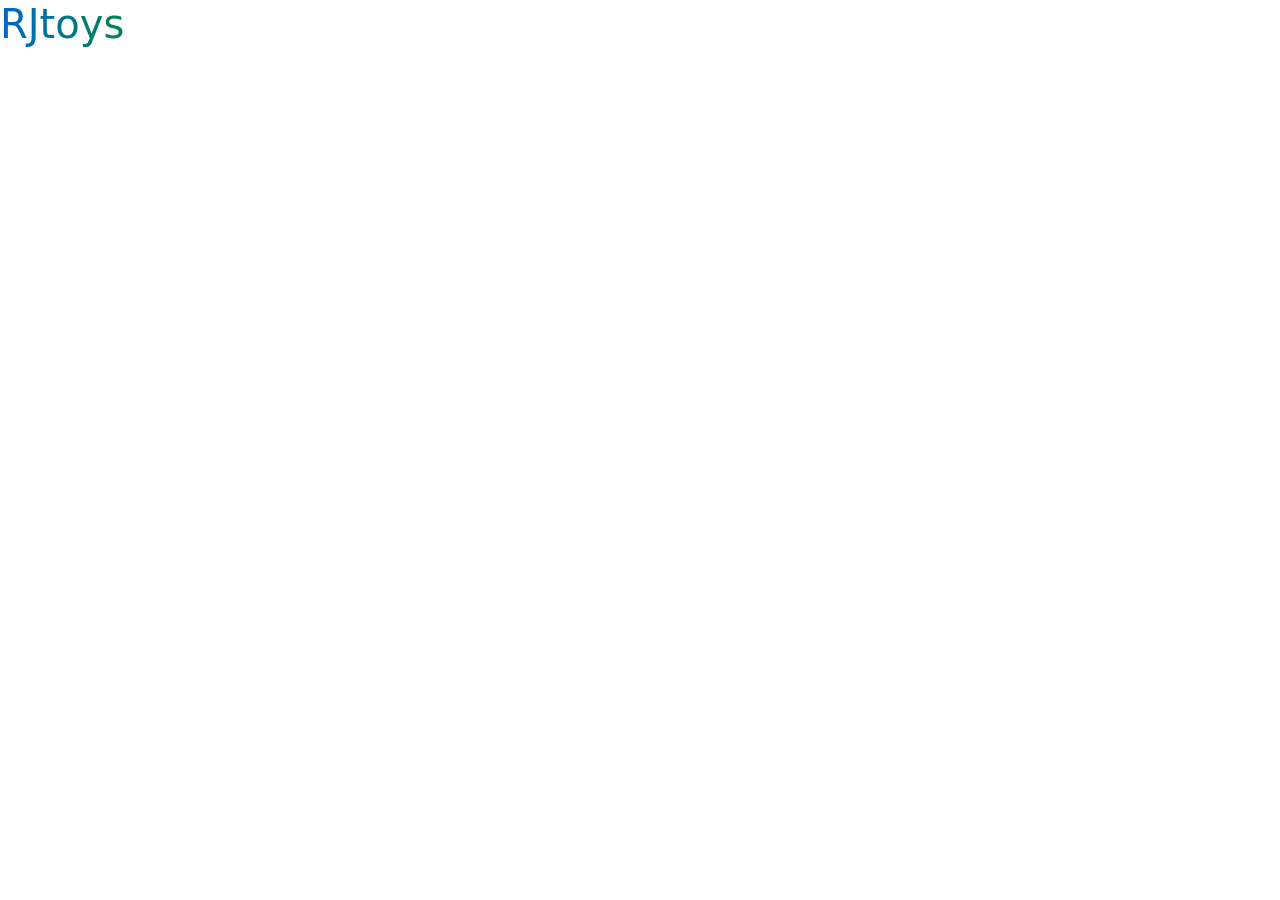
==== index.html @ 3703292a "create debug fix gradient" ====
<!DOCTYPE html>
<html lang="en">
<head>
  <meta charset="UTF-8">
  <meta name="viewport" content="width=device-width, initial-scale=1.0">
  <title>RJtoys</title>
  <link
  href="https://cdn.jsdelivr.net/npm/bootstrap@5.3.8/dist/css/bootstrap.min.css"
  rel="stylesheet"
  integrity="sha384-sRIl4kxILFvY47J16cr9ZwB07vP4J8+LH7qKQnuqkuIAvNWLzeN8tE5YBujZqJLB"
  crossorigin="anonymous">
<style>
  h1{
display: inline-block;
background: linear-gradient(to right, #0066cc, #00854a);
background-clip: text;
-webkit-background-clip: text;
color: transparent;
  }
</style>
</head>
<body>
  <h1>RJtoys</h1>
</body>
</html>
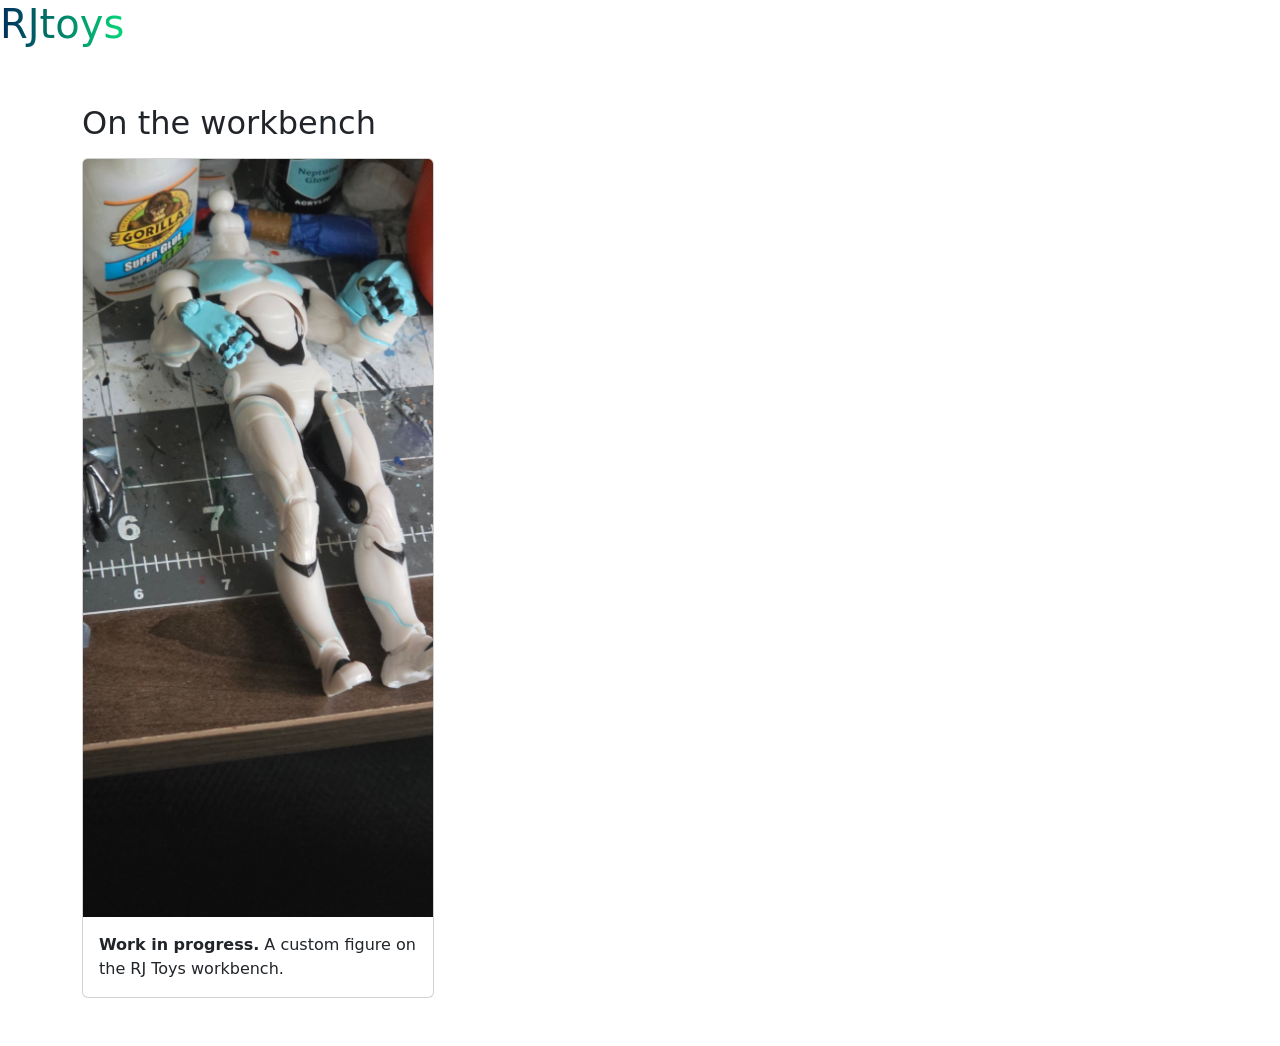
==== commit abcbc09e: "add first image and card" ====
--- a/index.html
+++ b/index.html
@@ -12,7 +12,7 @@
 <style>
   h1{
 display: inline-block;
-background: linear-gradient(to right, #0066cc, #00854a);
+background: linear-gradient(to right, #002e5c, #03d878);
 background-clip: text;
 -webkit-background-clip: text;
 color: transparent;
@@ -21,5 +21,25 @@
 </head>
 <body>
   <h1>RJtoys</h1>
+  <main class="container my-5">
+    <h2 class="mb-3">On the workbench</h2>
+
+    <figure class="card" style="max-width: 22rem;">
+      <img
+        src="images/workbench-01.jpg"
+        class="card-img-top img-fluid"
+        width="710"
+        height="1536"
+        alt="White-and-blue custom action figure lying on a cutting mat during construction."
+      >
+
+      <figcaption class="card-body">
+        <p class="card-text mb-0">
+          <strong>Work in progress.</strong>
+          A custom figure on the RJ Toys workbench.
+        </p>
+      </figcaption>
+    </figure>
+  </main>
 </body>
 </html>
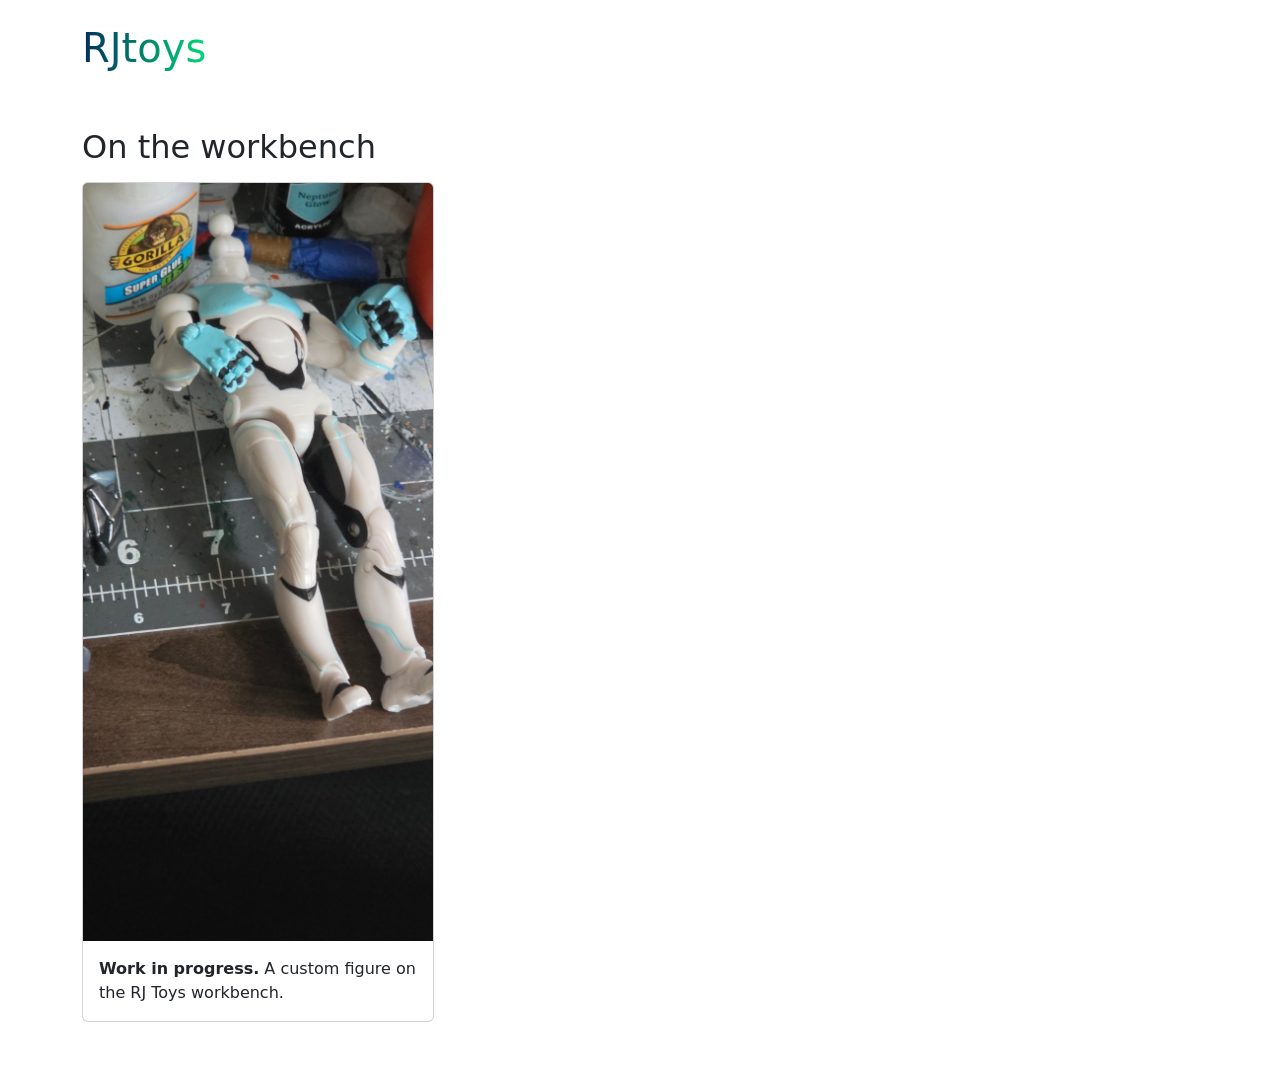
==== commit 7f9fee34: "align title" ====
--- a/index.html
+++ b/index.html
@@ -20,7 +20,9 @@
 </style>
 </head>
 <body>
-  <h1>RJtoys</h1>
+  <header class="container pt-4">
+    <h1>RJtoys</h1>
+  </header>
   <main class="container my-5">
     <h2 class="mb-3">On the workbench</h2>
 
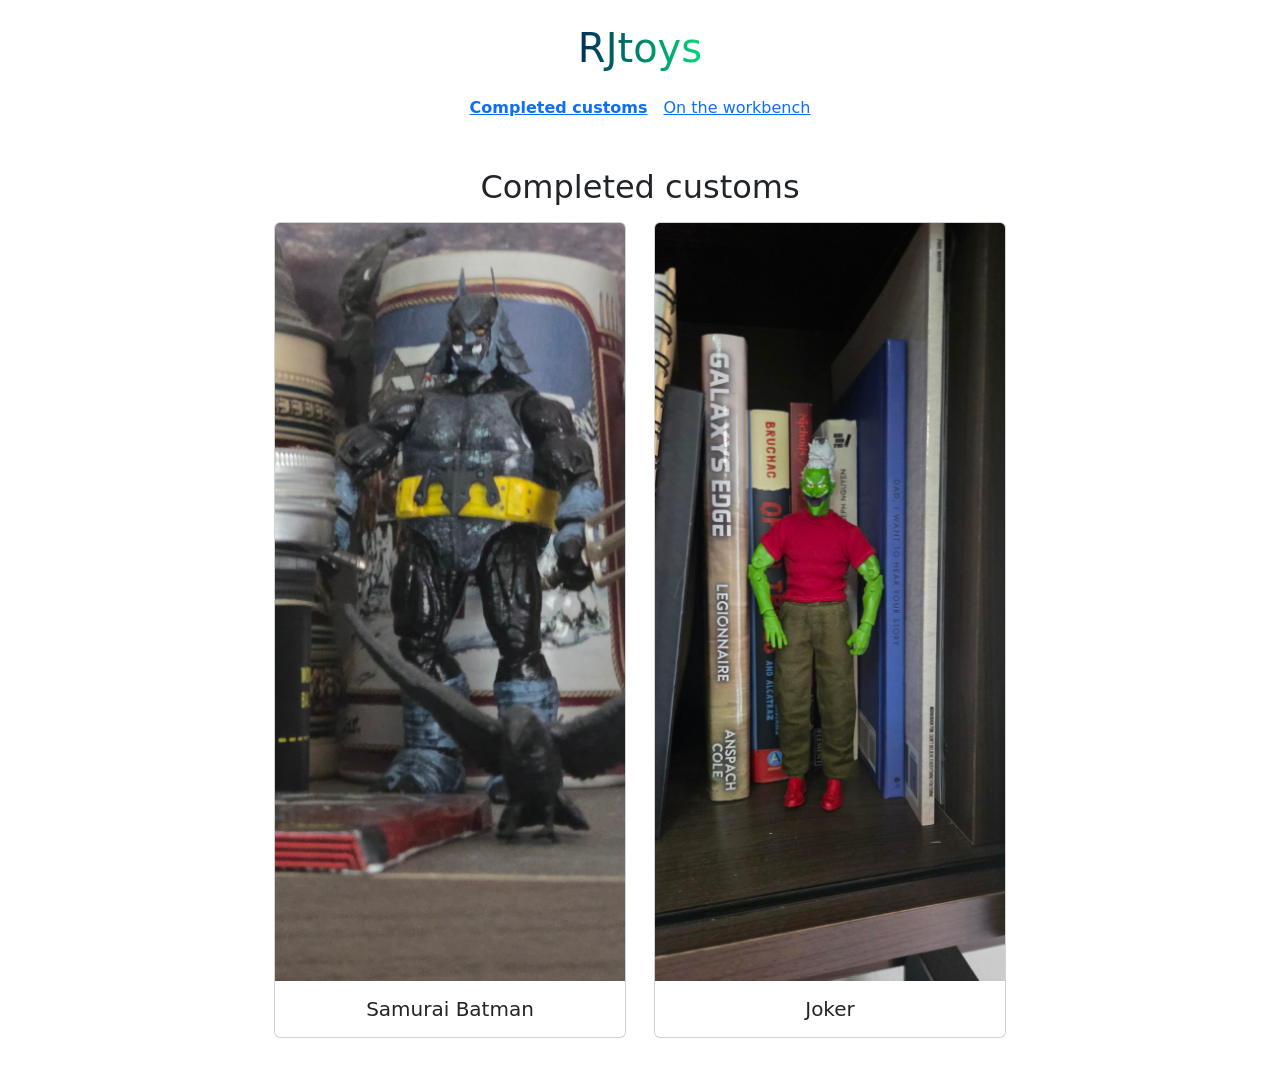
==== commit 55b3b0bb: "add worbench page and completed customs pictures" ====
--- a/index.html
+++ b/index.html
@@ -3,45 +3,67 @@
 <head>
   <meta charset="UTF-8">
   <meta name="viewport" content="width=device-width, initial-scale=1.0">
-  <title>RJtoys</title>
+  <title>RJtoys | Completed customs</title>
   <link
   href="https://cdn.jsdelivr.net/npm/bootstrap@5.3.8/dist/css/bootstrap.min.css"
   rel="stylesheet"
   integrity="sha384-sRIl4kxILFvY47J16cr9ZwB07vP4J8+LH7qKQnuqkuIAvNWLzeN8tE5YBujZqJLB"
   crossorigin="anonymous">
-<style>
-  h1{
-display: inline-block;
-background: linear-gradient(to right, #002e5c, #03d878);
-background-clip: text;
--webkit-background-clip: text;
-color: transparent;
-  }
-</style>
+  <link rel="stylesheet" href="styles.css">
 </head>
 <body>
-  <header class="container pt-4">
+  <header class="container pt-4 text-center">
     <h1>RJtoys</h1>
+
+    <nav
+      class="d-flex justify-content-center flex-wrap gap-3 mt-3"
+      aria-label="Main navigation"
+    >
+      <a href="index.html" aria-current="page">Completed customs</a>
+      <a href="workbench.html">On the workbench</a>
+    </nav>
   </header>
-  <main class="container my-5">
-    <h2 class="mb-3">On the workbench</h2>
+  <main class="container my-5 text-center">
+    <section class="mb-5" aria-labelledby="completed-heading">
+      <h2 id="completed-heading" class="mb-3">Completed customs</h2>
 
-    <figure class="card" style="max-width: 22rem;">
-      <img
-        src="images/workbench-01.jpg"
-        class="card-img-top img-fluid"
-        width="710"
-        height="1536"
-        alt="White-and-blue custom action figure lying on a cutting mat during construction."
-      >
+      <div class="row g-4 justify-content-center">
 
-      <figcaption class="card-body">
-        <p class="card-text mb-0">
-          <strong>Work in progress.</strong>
-          A custom figure on the RJ Toys workbench.
-        </p>
-      </figcaption>
-    </figure>
+        <div class="col-12 col-md-6 col-lg-4">
+          <figure class="card gallery-card mx-auto mb-0">
+            <img
+              src="images/samurai-batman.jpg"
+              class="card-img-top img-fluid"
+              width="710"
+              height="1536"
+              alt="Custom figure in dark samurai-style armor with a bright yellow belt."
+            >
+
+            <figcaption class="card-body">
+              <h3 class="h5 card-title mb-0">Samurai Batman</h3>
+            </figcaption>
+          </figure>
+        </div>
+
+        <div class="col-12 col-md-6 col-lg-4">
+          <figure class="card gallery-card mx-auto mb-0">
+            <img
+              src="images/joker.jpg"
+              class="card-img-top img-fluid"
+              width="710"
+              height="1536"
+              alt="Green-skinned custom figure with white hair, a red shirt, olive trousers, and red shoes."
+            >
+
+            <figcaption class="card-body">
+              <h3 class="h5 card-title mb-0">Joker</h3>
+            </figcaption>
+          </figure>
+        </div>
+
+      </div>
+    </section>
+    
   </main>
 </body>
 </html>
--- a/styles.css
+++ b/styles.css
@@ -0,0 +1,15 @@
+h1 {
+  display: inline-block;
+  background: linear-gradient(to right, #002e5c, #03d878);
+  background-clip: text;
+  -webkit-background-clip: text;
+  color: transparent;
+}
+
+.gallery-card {
+  max-width: 22rem;
+}
+
+nav a[aria-current="page"] {
+  font-weight: 700;
+}
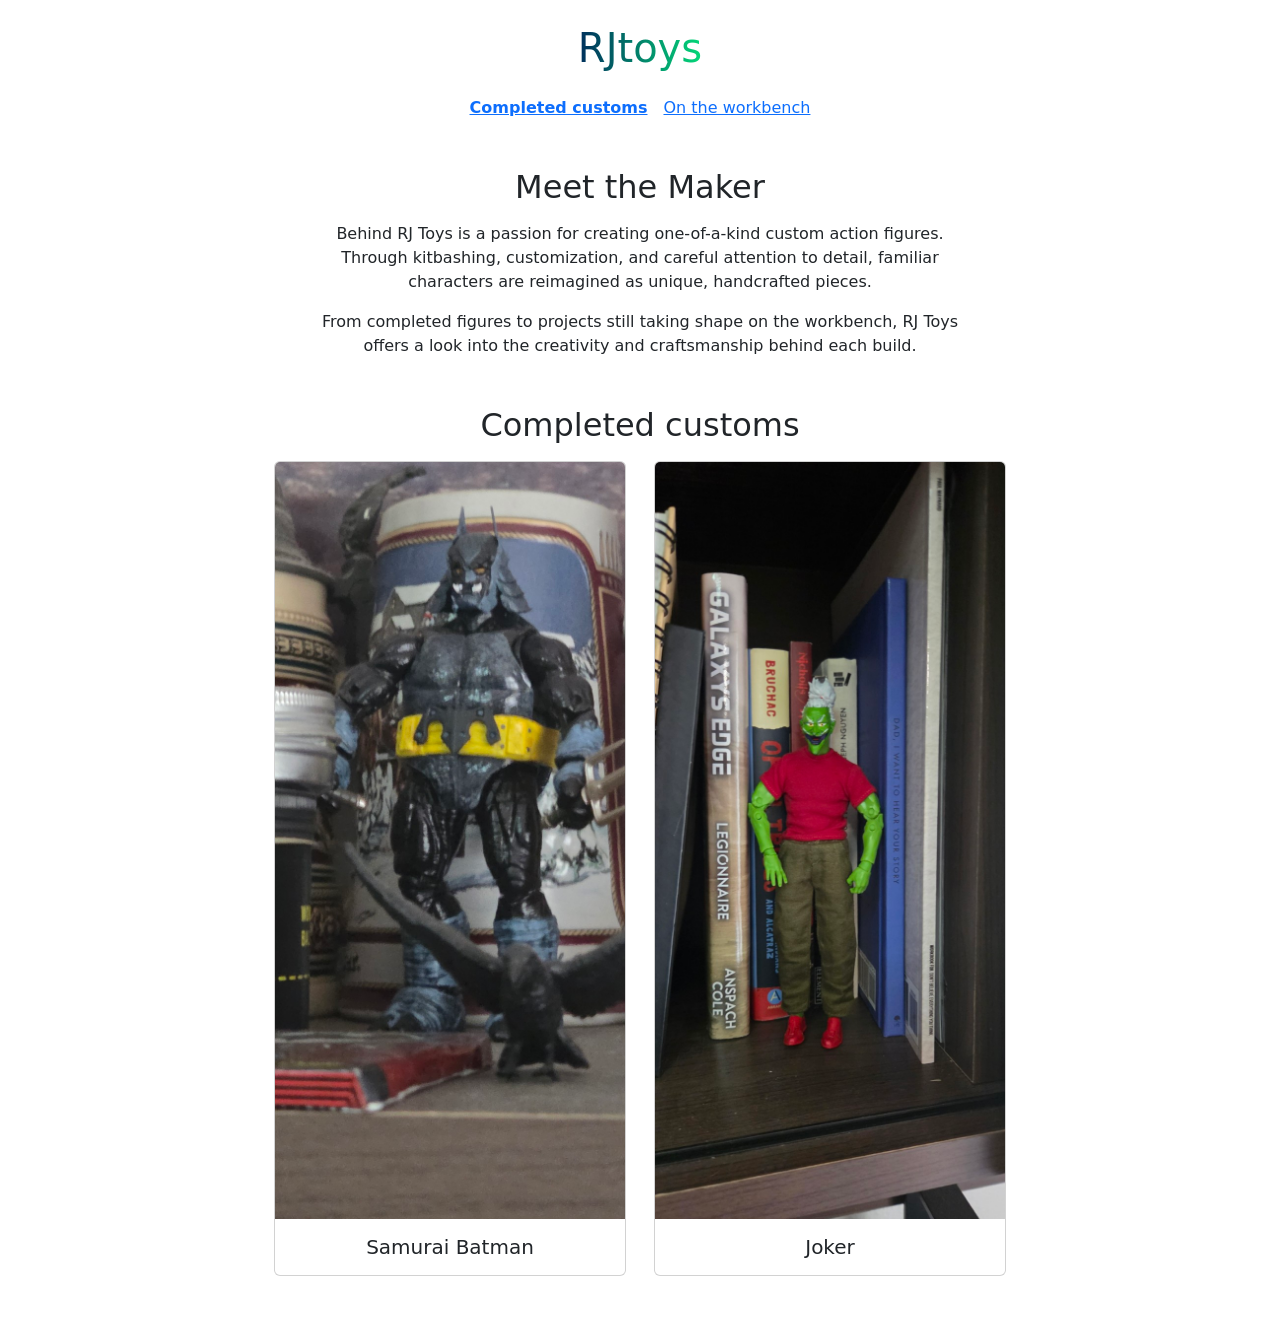
==== commit b6126161: "Add about the maker section" ====
--- a/index.html
+++ b/index.html
@@ -24,6 +24,23 @@
     </nav>
   </header>
   <main class="container my-5 text-center">
+    
+<section class="mb-5" aria-labelledby="maker-heading">
+  <h2 id="maker-heading" class="mb-3">Meet the Maker</h2>
+
+  <p class="mx-auto" style="max-width: 42rem;">
+    Behind RJ Toys is a passion for creating one-of-a-kind
+    custom action figures. Through kitbashing, customization,
+    and careful attention to detail, familiar characters
+    are reimagined as unique, handcrafted pieces.
+  </p>
+
+  <p class="mx-auto" style="max-width: 42rem;">
+    From completed figures to projects still taking shape
+    on the workbench, RJ Toys offers a look into the
+    creativity and craftsmanship behind each build.
+  </p>
+</section>
     <section class="mb-5" aria-labelledby="completed-heading">
       <h2 id="completed-heading" class="mb-3">Completed customs</h2>
 
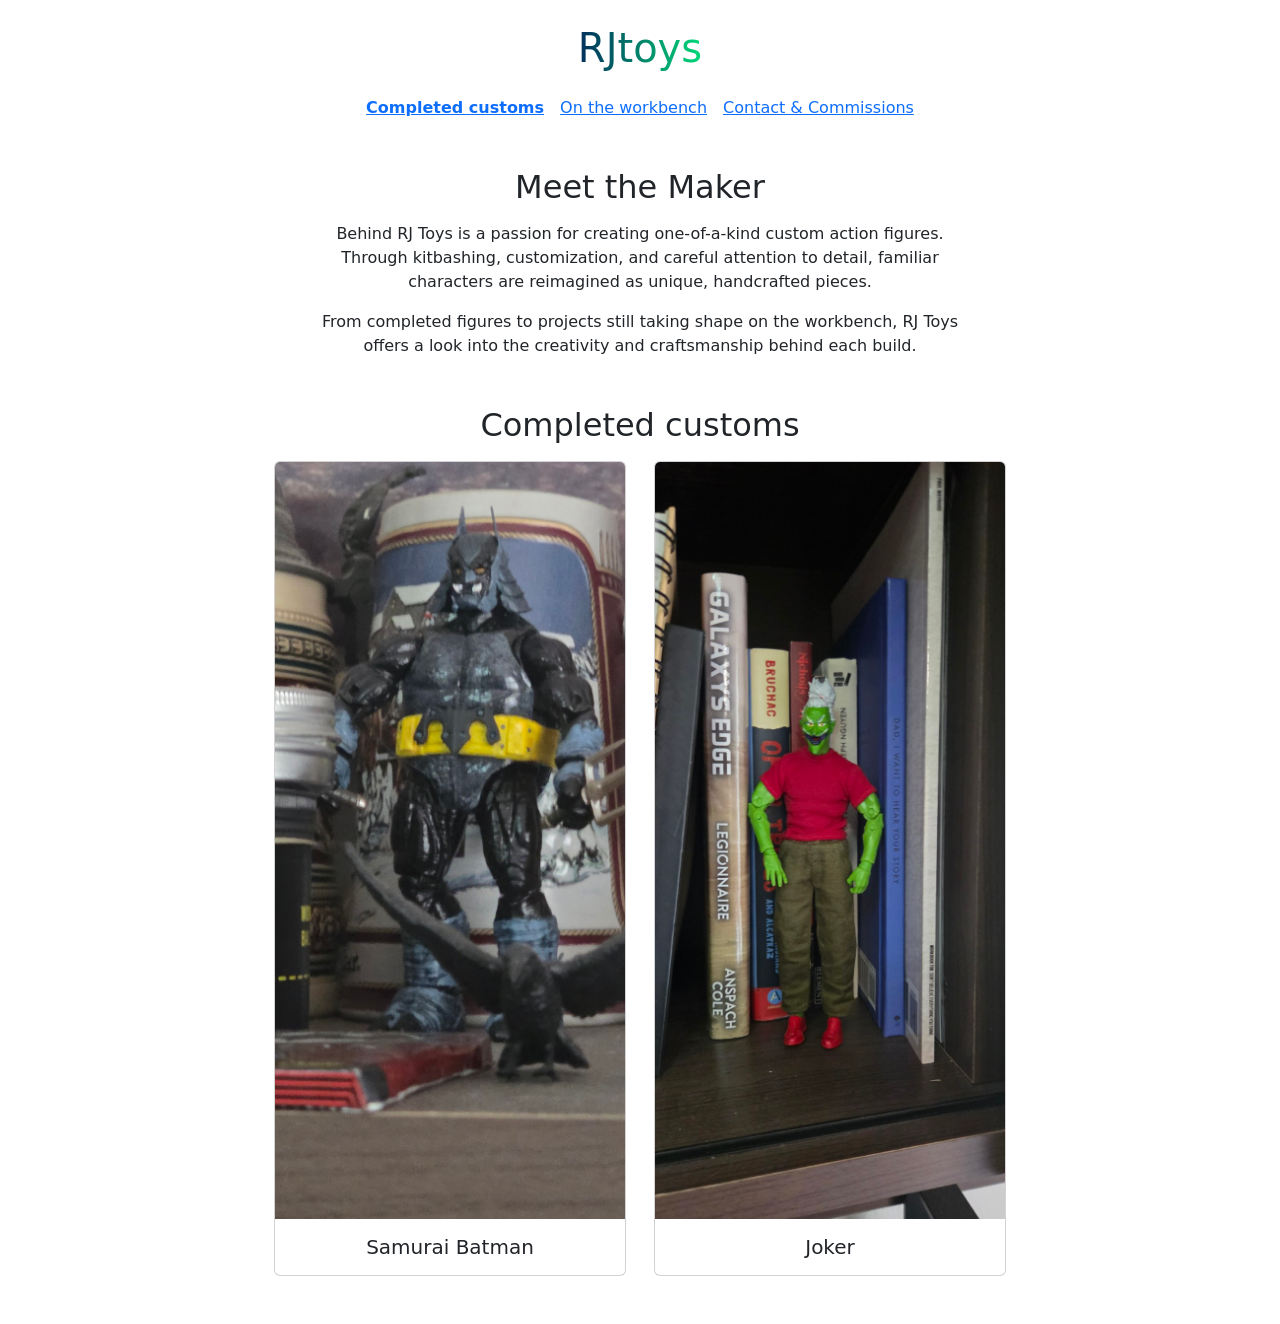
==== commit 31244644: "added contact page" ====
--- a/index.html
+++ b/index.html
@@ -21,6 +21,7 @@
     >
       <a href="index.html" aria-current="page">Completed customs</a>
       <a href="workbench.html">On the workbench</a>
+      <a href="contact.html">Contact & Commissions</a>
     </nav>
   </header>
   <main class="container my-5 text-center">
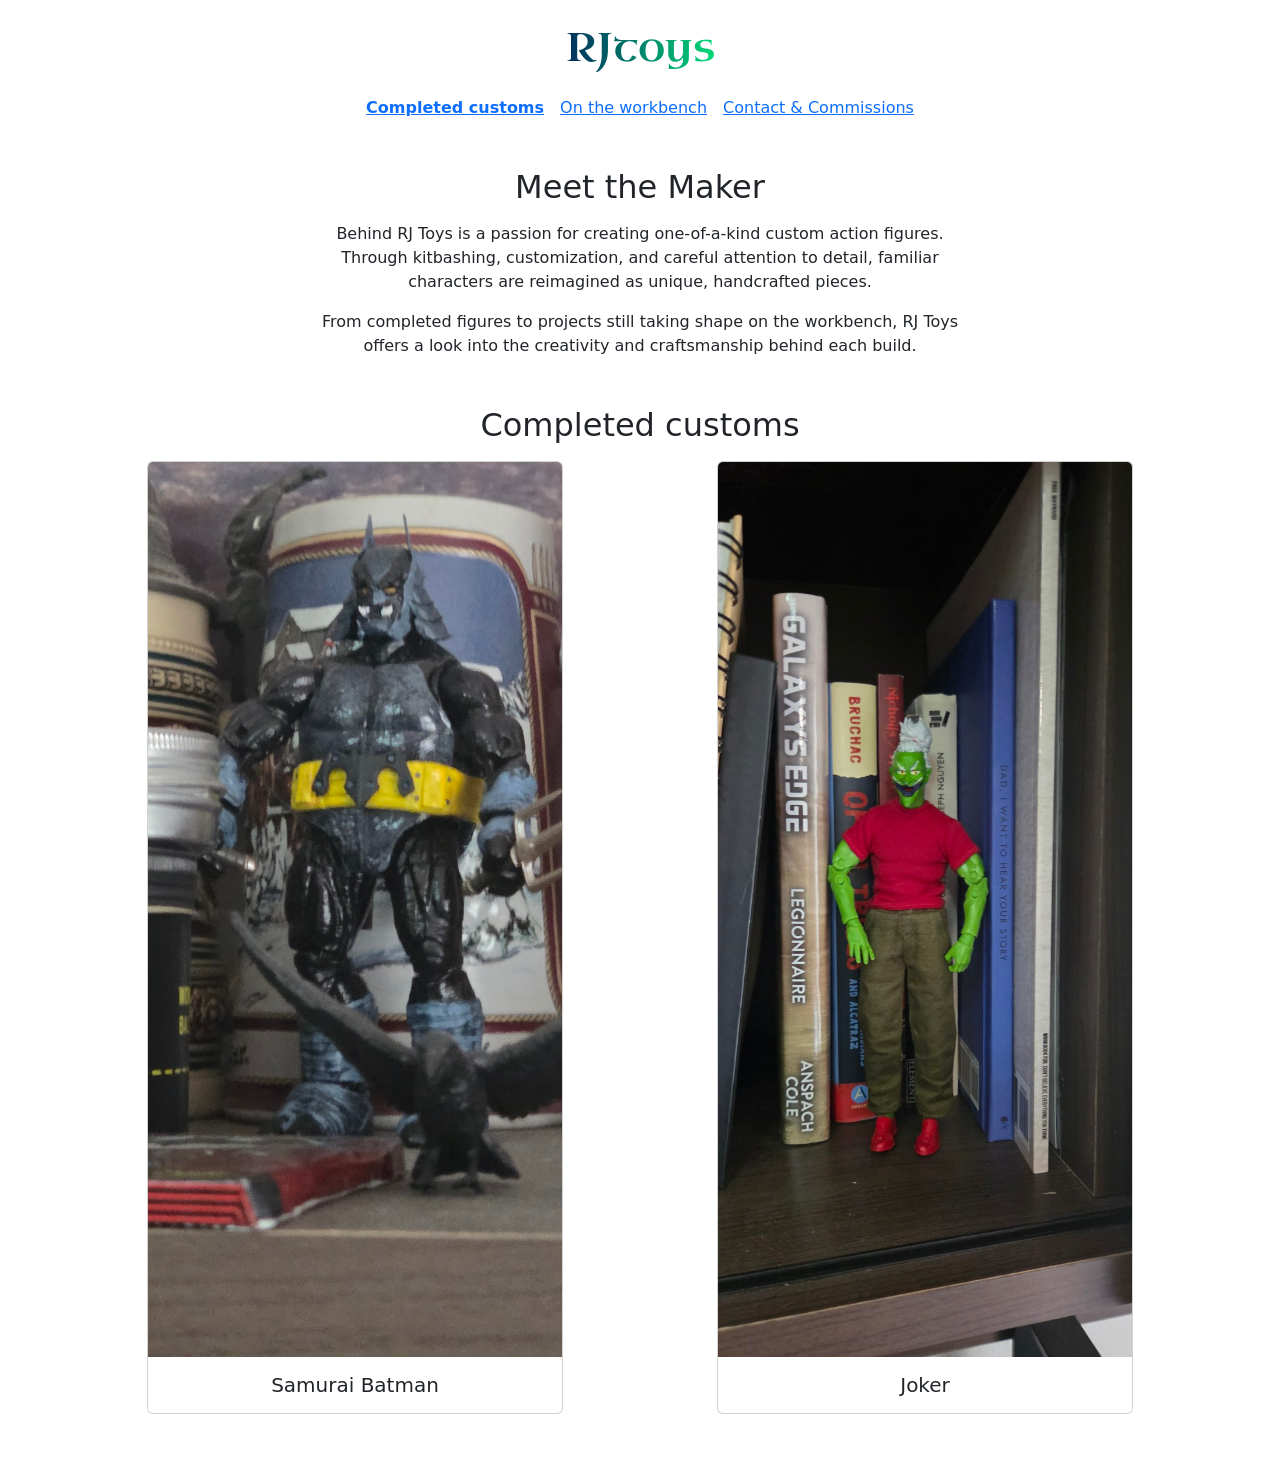
==== commit 5c2784a8: "gallery resize" ====
--- a/index.html
+++ b/index.html
@@ -47,7 +47,7 @@
 
       <div class="row g-4 justify-content-center">
 
-        <div class="col-12 col-md-6 col-lg-4">
+        <div class="col-12 col-md-6">
           <figure class="card gallery-card mx-auto mb-0">
             <img
               src="images/samurai-batman.jpg"
@@ -63,7 +63,7 @@
           </figure>
         </div>
 
-        <div class="col-12 col-md-6 col-lg-4">
+        <div class="col-12 col-md-6">
           <figure class="card gallery-card mx-auto mb-0">
             <img
               src="images/joker.jpg"
--- a/styles.css
+++ b/styles.css
@@ -1,14 +1,22 @@
+@import url('https://fonts.googleapis.com/css2?family=Uncial+Antiqua&display=swap');
+
 h1 {
   display: inline-block;
   background: linear-gradient(to right, #002e5c, #03d878);
   background-clip: text;
   -webkit-background-clip: text;
   color: transparent;
+  font-family: 'Uncial Antiqua', Georgia, serif;
 }
 
 .gallery-card {
-  max-width: 22rem;
+  max-width: 26rem;
 }
+.gallery-card img{
+  width: 100%;
+  height: auto;
+} 
+
 
 nav a[aria-current="page"] {
   font-weight: 700;
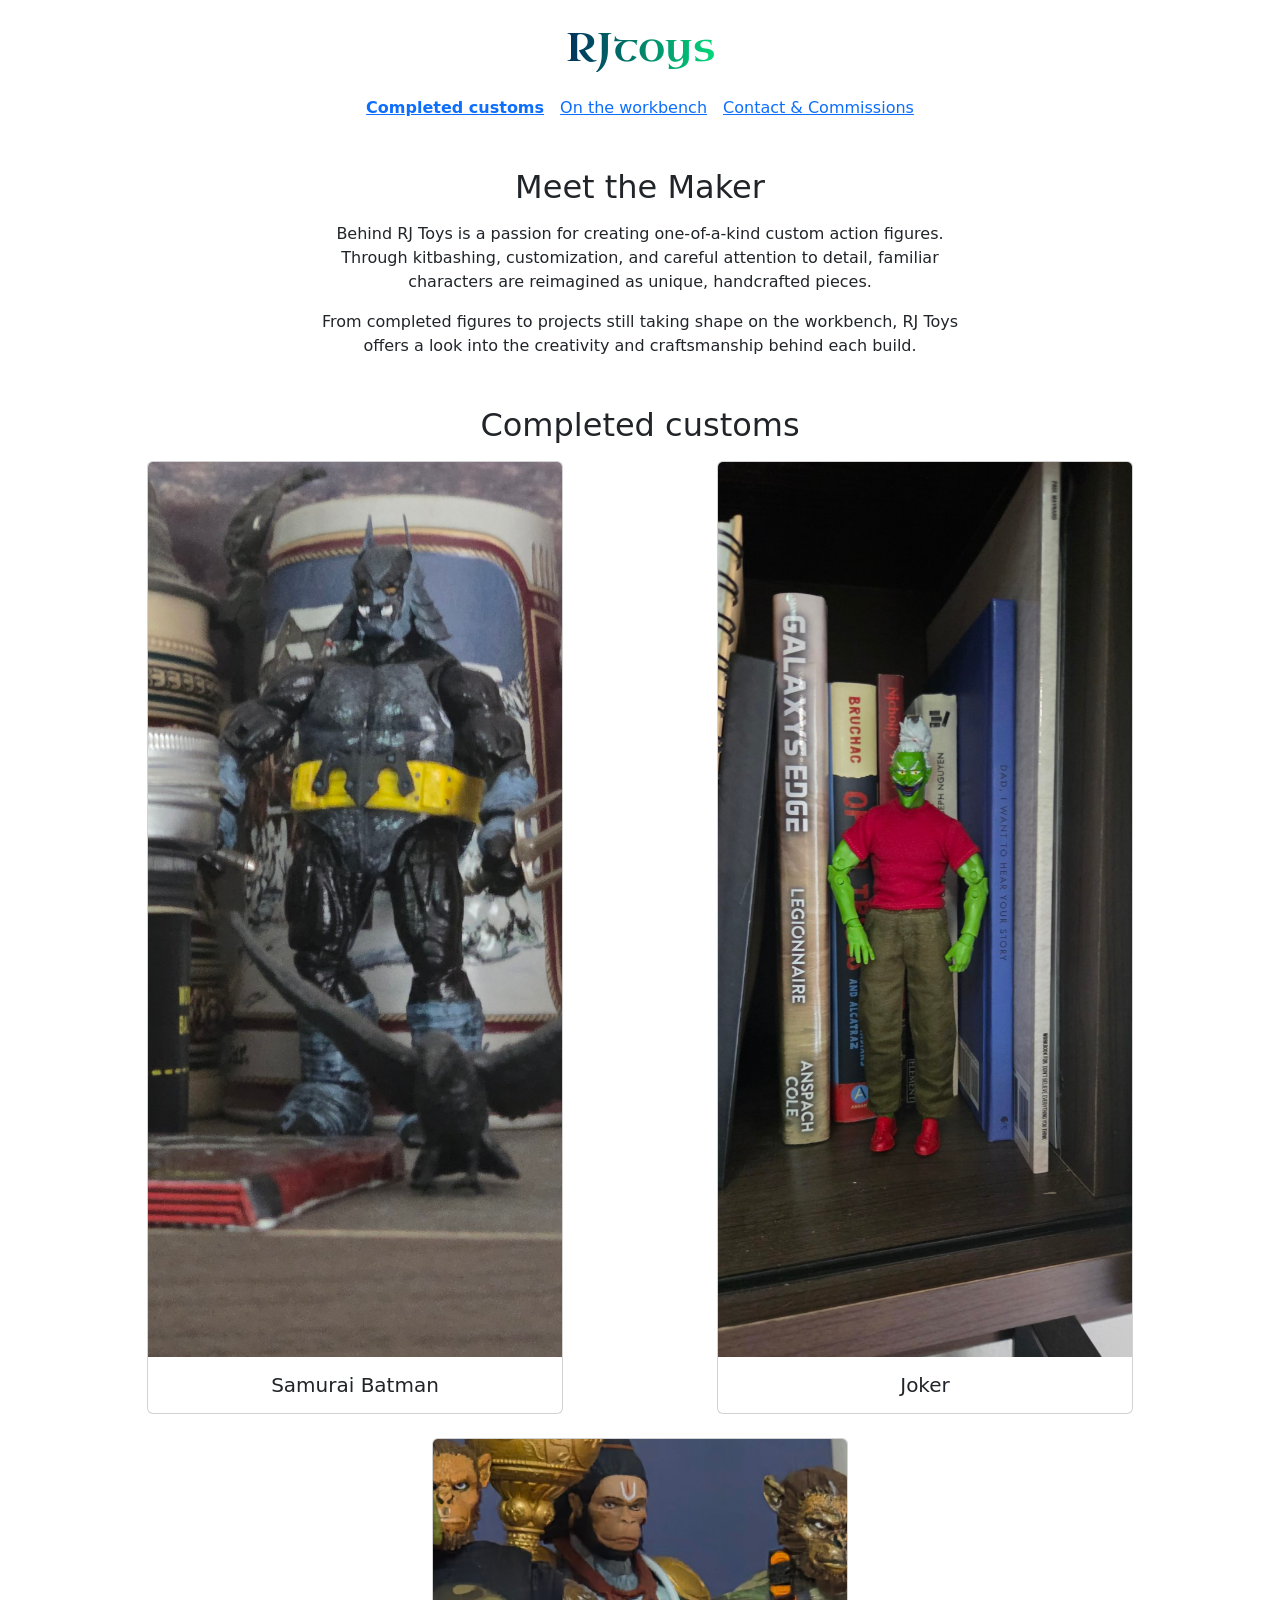
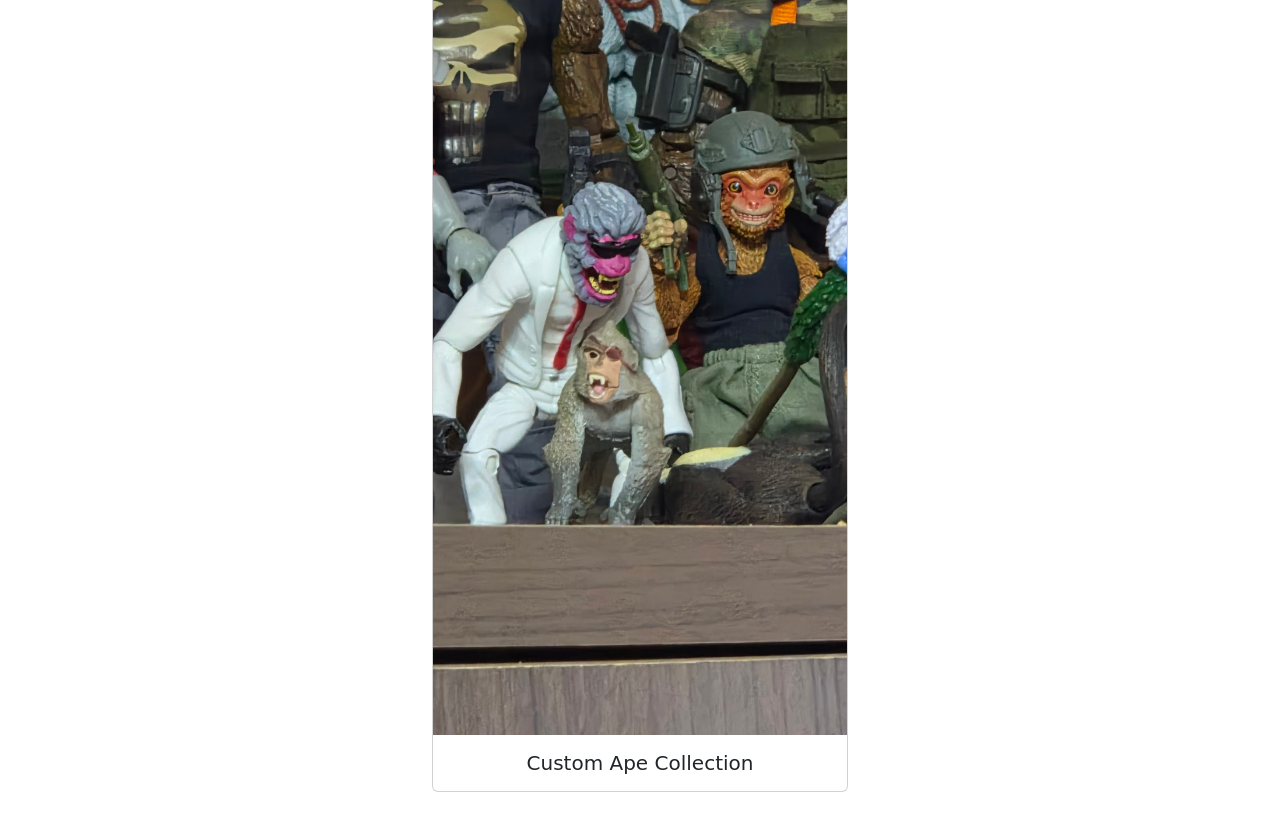
==== commit 28c1473c: "pictures applied to pages" ====
--- a/index.html
+++ b/index.html
@@ -79,6 +79,23 @@
           </figure>
         </div>
 
+<div class="col-12 col-md-6">
+  <figure class="card gallery-card mx-auto mb-0">
+    <img
+      src="images/groupofapes.jpg"
+      class="card-img-top img-fluid"
+      alt="Collection of customized ape action figures featuring military outfits, painted details, and distinctive accessories."
+      loading="lazy"
+    >
+
+    <figcaption class="card-body">
+      <h3 class="h5 card-title mb-0">
+        Custom Ape Collection
+      </h3>
+    </figcaption>
+  </figure>
+</div>
+
       </div>
     </section>
     
